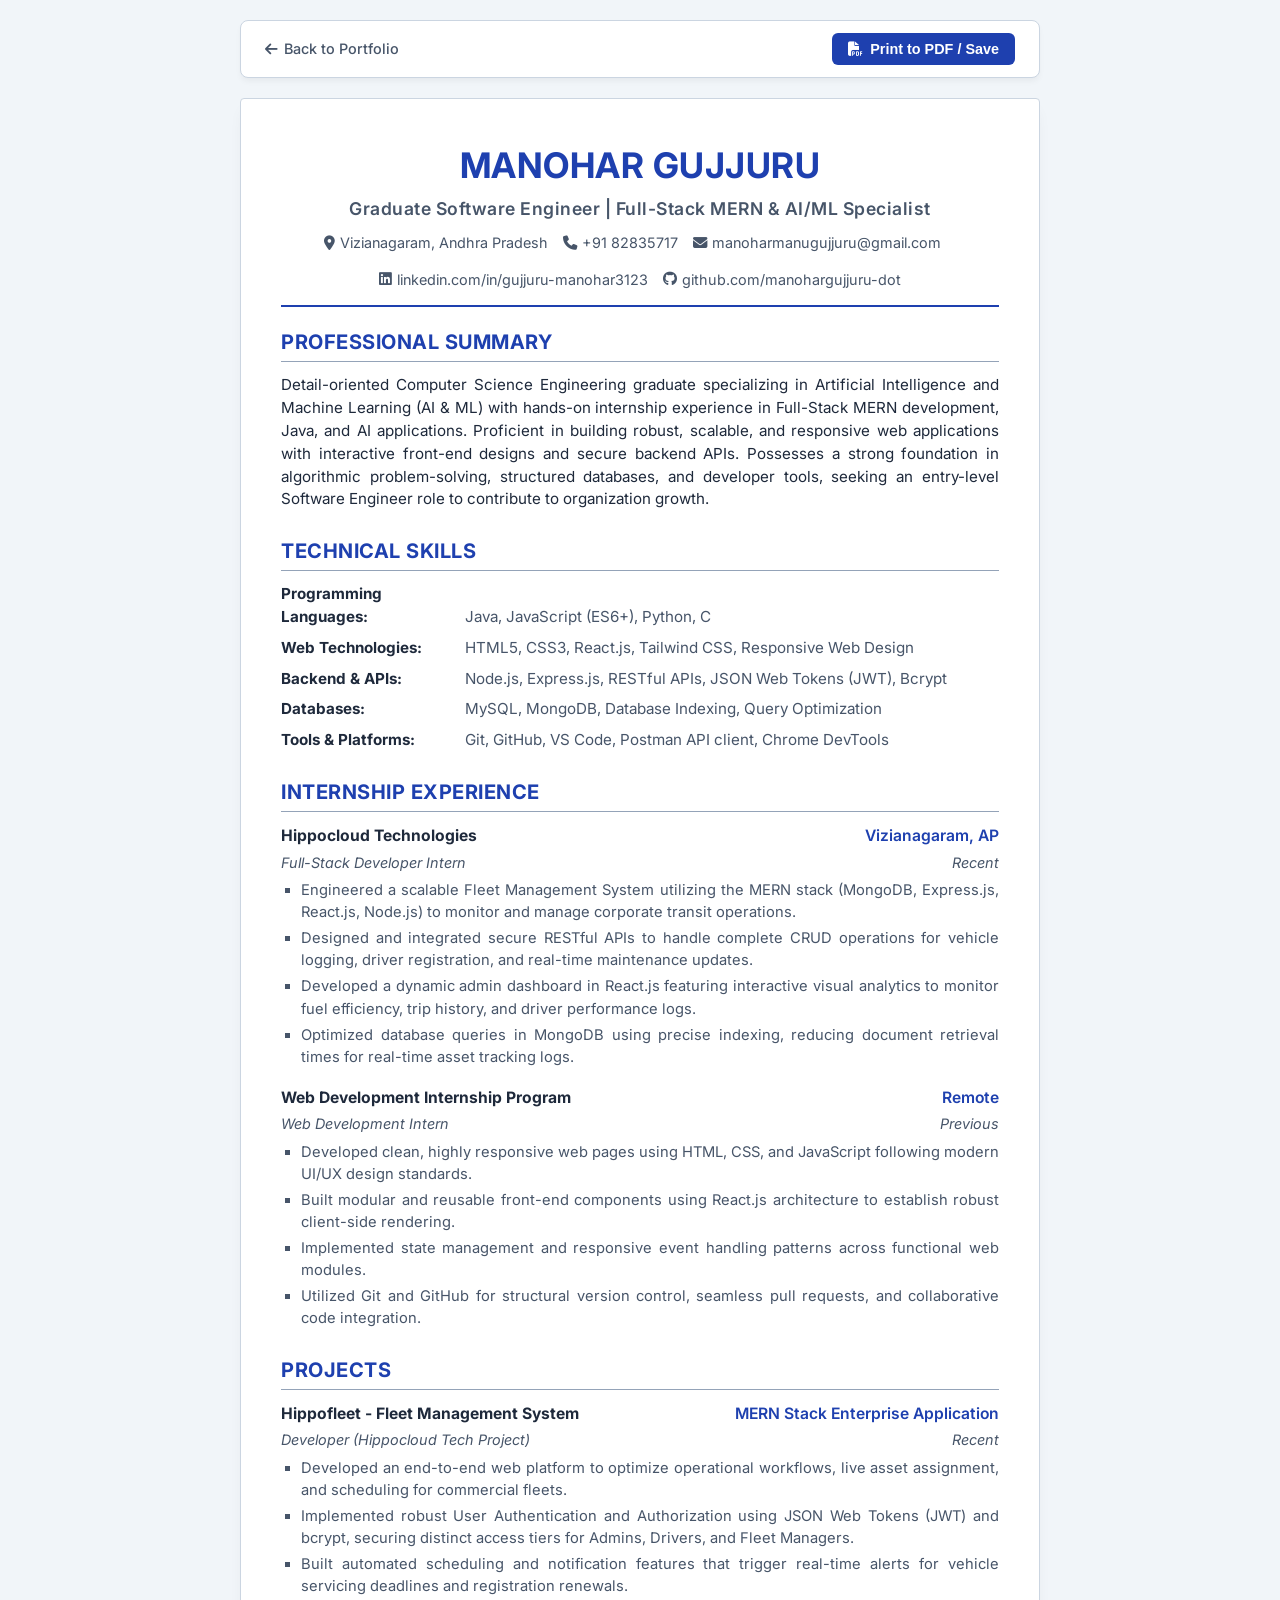
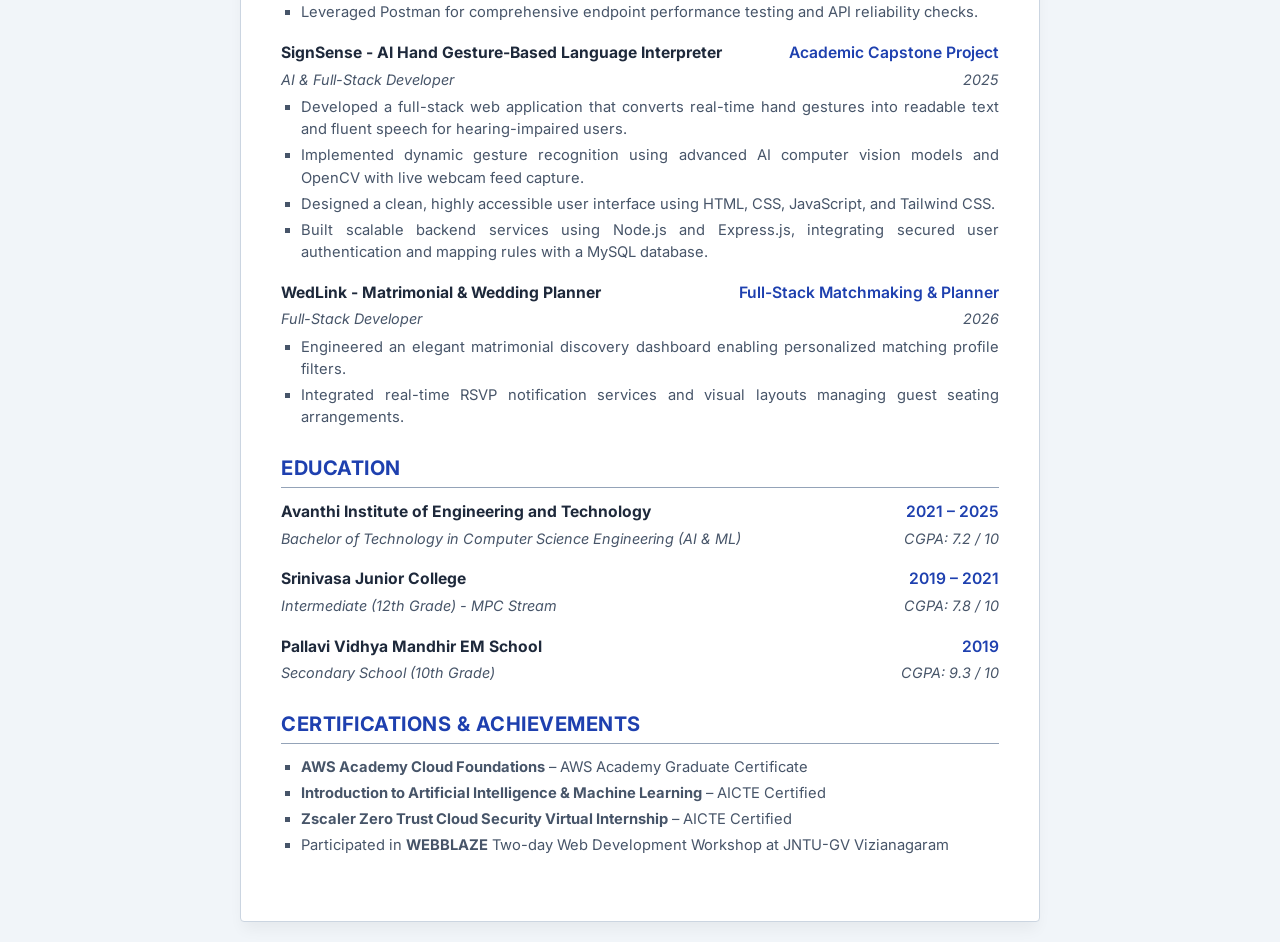
==== resume.html @ a1f0740f "Initial commit: Professional portfolio with ATS resume" ====
<!DOCTYPE html>
<html lang="en">
<head>
    <meta charset="UTF-8">
    <meta name="viewport" content="width=device-width, initial-scale=1.0">
    <title>Manohar Gujjuru | Resume / CV (ATS Scored & Optimized)</title>
    <meta name="description" content="Printable ATS-friendly resume of Manohar Gujjuru. Graduate Software Engineer specializing in MERN Full-Stack development and AI/ML solutions.">
    <!-- Google Fonts for screen display -->
    <link href="https://fonts.googleapis.com/css2?family=Inter:wght@400;500;600;700&display=swap" rel="stylesheet">
    <!-- FontAwesome for the top bar links -->
    <link rel="stylesheet" href="https://cdnjs.cloudflare.com/ajax/libs/font-awesome/6.4.0/css/all.min.css">
    
    <style>
        /* CSS Variables for screen design */
        :root {
            --bg-color: #f1f5f9;
            --resume-bg: #ffffff;
            --text-primary: #1e293b;
            --text-secondary: #475569;
            --accent-color: #1e40af; /* Deep blue for corporate look */
            --border-color: #cbd5e1;
            --font-family: 'Inter', Arial, sans-serif;
        }

        /* Basic Resets */
        * {
            box-sizing: border-box;
            margin: 0;
            padding: 0;
        }

        body {
            background-color: var(--bg-color);
            color: var(--text-primary);
            font-family: var(--font-family);
            line-height: 1.5;
            padding: 20px;
        }

        /* ATS Rules:
           1. Use standard single-column layouts.
           2. Use clear section headers.
           3. Avoid tables, text boxes, images, or graphics for core data.
           4. Use simple bullet points.
        */

        /* Top Bar utility wrapper (Hidden on printing) */
        .top-utility-bar {
            max-width: 800px;
            margin: 0 auto 20px auto;
            display: flex;
            justify-content: space-between;
            align-items: center;
            background: #ffffff;
            padding: 12px 24px;
            border-radius: 8px;
            box-shadow: 0 4px 6px -1px rgb(0 0 0 / 0.05);
            border: 1px solid var(--border-color);
        }

        .btn-print {
            background-color: var(--accent-color);
            color: #ffffff;
            border: none;
            padding: 8px 16px;
            font-weight: 600;
            border-radius: 6px;
            cursor: pointer;
            display: inline-flex;
            align-items: center;
            gap: 8px;
            font-size: 0.9rem;
            transition: background-color 0.2s;
        }

        .btn-print:hover {
            background-color: #1d4ed8;
        }

        .link-back {
            color: var(--text-secondary);
            text-decoration: none;
            font-weight: 500;
            display: inline-flex;
            align-items: center;
            gap: 6px;
            font-size: 0.9rem;
        }

        .link-back:hover {
            color: var(--accent-color);
            text-decoration: underline;
        }

        /* Printable Resume Container */
        .resume-container {
            max-width: 800px;
            margin: 0 auto;
            background-color: var(--resume-bg);
            padding: 40px;
            box-shadow: 0 10px 15px -3px rgb(0 0 0 / 0.05);
            border: 1px solid var(--border-color);
            border-radius: 4px;
        }

        /* Header Details */
        .resume-header {
            text-align: center;
            border-bottom: 2px solid var(--accent-color);
            padding-bottom: 15px;
            margin-bottom: 20px;
        }

        .resume-header h1 {
            font-size: 2.2rem;
            font-weight: 700;
            color: var(--accent-color);
            margin-bottom: 4px;
            text-transform: uppercase;
            letter-spacing: 0.5px;
        }

        .resume-header .title-sub {
            font-size: 1.1rem;
            font-weight: 600;
            color: var(--text-secondary);
            margin-bottom: 10px;
            letter-spacing: 0.5px;
        }

        .resume-contact {
            display: flex;
            justify-content: center;
            flex-wrap: wrap;
            gap: 15px;
            font-size: 0.9rem;
            color: var(--text-secondary);
        }

        .resume-contact span {
            display: inline-flex;
            align-items: center;
            gap: 5px;
        }

        .resume-contact a {
            color: var(--text-secondary);
            text-decoration: none;
        }

        .resume-contact a:hover {
            color: var(--accent-color);
            text-decoration: underline;
        }

        /* Resume Sections */
        .resume-section {
            margin-bottom: 25px;
        }

        .resume-section h2 {
            font-size: 1.25rem;
            font-weight: 700;
            color: var(--accent-color);
            border-bottom: 1px solid #94a3b8;
            padding-bottom: 4px;
            margin-bottom: 12px;
            text-transform: uppercase;
            letter-spacing: 0.5px;
        }

        .resume-section p {
            font-size: 0.95rem;
            color: var(--text-primary);
            text-align: justify;
        }

        /* Skills layout */
        .skills-grid {
            display: flex;
            flex-direction: column;
            gap: 8px;
        }

        .skills-row {
            font-size: 0.95rem;
        }

        .skills-category {
            font-weight: 700;
            color: var(--text-primary);
            display: inline-block;
            width: 180px;
        }

        .skills-values {
            color: var(--text-secondary);
        }

        /* Experience and Projects block layouts */
        .block-item {
            margin-bottom: 18px;
        }

        .block-item:last-child {
            margin-bottom: 0;
        }

        .block-header {
            display: flex;
            justify-content: space-between;
            font-size: 0.98rem;
            font-weight: 700;
            margin-bottom: 4px;
        }

        .block-title {
            color: var(--text-primary);
        }

        .block-right {
            color: var(--accent-color);
            font-weight: 600;
        }

        .block-subheader {
            display: flex;
            justify-content: space-between;
            font-size: 0.9rem;
            font-style: italic;
            color: var(--text-secondary);
            margin-bottom: 6px;
        }

        .block-details {
            list-style: square;
            margin-left: 20px;
            font-size: 0.92rem;
            color: var(--text-secondary);
            display: flex;
            flex-direction: column;
            gap: 4px;
        }

        .block-details li {
            text-align: justify;
        }

        /* Print Media styling overrides */
        @media print {
            body {
                background-color: #ffffff;
                color: #000000;
                padding: 0;
            }

            .no-print {
                display: none !important;
            }

            .resume-container {
                box-shadow: none;
                border: none;
                padding: 0;
                max-width: 100%;
            }

            /* Ensure clean page breaks */
            .resume-section {
                page-break-inside: avoid;
            }

            h1, h2, h3 {
                color: #000000 !important;
            }

            .resume-header {
                border-color: #000000 !important;
            }

            .block-right {
                color: #000000 !important;
            }
        }

        /* Responsive Screen sizes */
        @media (max-width: 600px) {
            .resume-container {
                padding: 20px 15px;
            }
            .resume-header h1 {
                font-size: 1.7rem;
            }
            .resume-contact {
                flex-direction: column;
                gap: 5px;
                align-items: center;
            }
            .block-header {
                flex-direction: column;
                gap: 2px;
            }
            .block-subheader {
                flex-direction: column;
                gap: 2px;
            }
            .skills-category {
                width: 100%;
                margin-bottom: 2px;
            }
        }
    </style>
</head>
<body>

    <!-- Utility top bar (Hidden on prints) -->
    <div class="top-utility-bar no-print">
        <a href="index.html" class="link-back">
            <i class="fa-solid fa-arrow-left"></i>
            <span>Back to Portfolio</span>
        </a>
        <button onclick="window.print()" class="btn-print">
            <i class="fa-solid fa-file-pdf"></i>
            <span>Print to PDF / Save</span>
        </button>
    </div>

    <!-- Printable ATS Resume -->
    <div class="resume-container">
        
        <!-- Header -->
        <header class="resume-header">
            <h1>Manohar Gujjuru</h1>
            <div class="title-sub">Graduate Software Engineer | Full-Stack MERN & AI/ML Specialist</div>
            
            <div class="resume-contact">
                <span><i class="fa-solid fa-location-dot no-print"></i> Vizianagaram, Andhra Pradesh</span>
                <span><i class="fa-solid fa-phone no-print"></i> +91 82835717</span>
                <span><i class="fa-solid fa-envelope no-print"></i> <a href="mailto:manoharmanugujjuru@gmail.com">manoharmanugujjuru@gmail.com</a></span>
                <br class="no-print">
                <span><i class="fa-brands fa-linkedin no-print"></i> <a href="https://linkedin.com/in/gujjuru-manohar3123" target="_blank">linkedin.com/in/gujjuru-manohar3123</a></span>
                <span><i class="fa-brands fa-github no-print"></i> <a href="https://github.com/manohargujjuru-dot" target="_blank">github.com/manohargujjuru-dot</a></span>
            </div>
        </header>

        <!-- Professional Summary -->
        <section class="resume-section">
            <h2>Professional Summary</h2>
            <p>
                Detail-oriented Computer Science Engineering graduate specializing in Artificial Intelligence and Machine Learning (AI & ML) with hands-on internship experience in Full-Stack MERN development, Java, and AI applications. Proficient in building robust, scalable, and responsive web applications with interactive front-end designs and secure backend APIs. Possesses a strong foundation in algorithmic problem-solving, structured databases, and developer tools, seeking an entry-level Software Engineer role to contribute to organization growth.
            </p>
        </section>

        <!-- Technical Skills -->
        <section class="resume-section">
            <h2>Technical Skills</h2>
            <div class="skills-grid">
                <div class="skills-row">
                    <span class="skills-category">Programming Languages:</span>
                    <span class="skills-values">Java, JavaScript (ES6+), Python, C</span>
                </div>
                <div class="skills-row">
                    <span class="skills-category">Web Technologies:</span>
                    <span class="skills-values">HTML5, CSS3, React.js, Tailwind CSS, Responsive Web Design</span>
                </div>
                <div class="skills-row">
                    <span class="skills-category">Backend & APIs:</span>
                    <span class="skills-values">Node.js, Express.js, RESTful APIs, JSON Web Tokens (JWT), Bcrypt</span>
                </div>
                <div class="skills-row">
                    <span class="skills-category">Databases:</span>
                    <span class="skills-values">MySQL, MongoDB, Database Indexing, Query Optimization</span>
                </div>
                <div class="skills-row">
                    <span class="skills-category">Tools & Platforms:</span>
                    <span class="skills-values">Git, GitHub, VS Code, Postman API client, Chrome DevTools</span>
                </div>
            </div>
        </section>

        <!-- Professional Experience -->
        <section class="resume-section">
            <h2>Internship Experience</h2>
            
            <!-- Job 1 -->
            <div class="block-item">
                <div class="block-header">
                    <span class="block-title">Hippocloud Technologies</span>
                    <span class="block-right">Vizianagaram, AP</span>
                </div>
                <div class="block-subheader">
                    <span>Full-Stack Developer Intern</span>
                    <span>Recent</span>
                </div>
                <ul class="block-details">
                    <li>Engineered a scalable Fleet Management System utilizing the MERN stack (MongoDB, Express.js, React.js, Node.js) to monitor and manage corporate transit operations.</li>
                    <li>Designed and integrated secure RESTful APIs to handle complete CRUD operations for vehicle logging, driver registration, and real-time maintenance updates.</li>
                    <li>Developed a dynamic admin dashboard in React.js featuring interactive visual analytics to monitor fuel efficiency, trip history, and driver performance logs.</li>
                    <li>Optimized database queries in MongoDB using precise indexing, reducing document retrieval times for real-time asset tracking logs.</li>
                </ul>
            </div>

            <!-- Job 2 -->
            <div class="block-item">
                <div class="block-header">
                    <span class="block-title">Web Development Internship Program</span>
                    <span class="block-right">Remote</span>
                </div>
                <div class="block-subheader">
                    <span>Web Development Intern</span>
                    <span>Previous</span>
                </div>
                <ul class="block-details">
                    <li>Developed clean, highly responsive web pages using HTML, CSS, and JavaScript following modern UI/UX design standards.</li>
                    <li>Built modular and reusable front-end components using React.js architecture to establish robust client-side rendering.</li>
                    <li>Implemented state management and responsive event handling patterns across functional web modules.</li>
                    <li>Utilized Git and GitHub for structural version control, seamless pull requests, and collaborative code integration.</li>
                </ul>
            </div>
        </section>

        <!-- Projects -->
        <section class="resume-section">
            <h2>Projects</h2>
            
            <!-- Project 1 -->
            <div class="block-item">
                <div class="block-header">
                    <span class="block-title">Hippofleet - Fleet Management System</span>
                    <span class="block-right">MERN Stack Enterprise Application</span>
                </div>
                <div class="block-subheader">
                    <span>Developer (Hippocloud Tech Project)</span>
                    <span>Recent</span>
                </div>
                <ul class="block-details">
                    <li>Developed an end-to-end web platform to optimize operational workflows, live asset assignment, and scheduling for commercial fleets.</li>
                    <li>Implemented robust User Authentication and Authorization using JSON Web Tokens (JWT) and bcrypt, securing distinct access tiers for Admins, Drivers, and Fleet Managers.</li>
                    <li>Built automated scheduling and notification features that trigger real-time alerts for vehicle servicing deadlines and registration renewals.</li>
                    <li>Leveraged Postman for comprehensive endpoint performance testing and API reliability checks.</li>
                </ul>
            </div>

            <!-- Project 2 -->
            <div class="block-item">
                <div class="block-header">
                    <span class="block-title">SignSense - AI Hand Gesture-Based Language Interpreter</span>
                    <span class="block-right">Academic Capstone Project</span>
                </div>
                <div class="block-subheader">
                    <span>AI & Full-Stack Developer</span>
                    <span>2025</span>
                </div>
                <ul class="block-details">
                    <li>Developed a full-stack web application that converts real-time hand gestures into readable text and fluent speech for hearing-impaired users.</li>
                    <li>Implemented dynamic gesture recognition using advanced AI computer vision models and OpenCV with live webcam feed capture.</li>
                    <li>Designed a clean, highly accessible user interface using HTML, CSS, JavaScript, and Tailwind CSS.</li>
                    <li>Built scalable backend services using Node.js and Express.js, integrating secured user authentication and mapping rules with a MySQL database.</li>
                </ul>
            </div>

            <!-- Project 3 -->
            <div class="block-item">
                <div class="block-header">
                    <span class="block-title">WedLink - Matrimonial & Wedding Planner</span>
                    <span class="block-right">Full-Stack Matchmaking & Planner</span>
                </div>
                <div class="block-subheader">
                    <span>Full-Stack Developer</span>
                    <span>2026</span>
                </div>
                <ul class="block-details">
                    <li>Engineered an elegant matrimonial discovery dashboard enabling personalized matching profile filters.</li>
                    <li>Integrated real-time RSVP notification services and visual layouts managing guest seating arrangements.</li>
                </ul>
            </div>
        </section>

        <!-- Education -->
        <section class="resume-section">
            <h2>Education</h2>
            
            <!-- School 1 -->
            <div class="block-item">
                <div class="block-header">
                    <span class="block-title">Avanthi Institute of Engineering and Technology</span>
                    <span class="block-right">2021 – 2025</span>
                </div>
                <div class="block-subheader">
                    <span>Bachelor of Technology in Computer Science Engineering (AI & ML)</span>
                    <span>CGPA: 7.2 / 10</span>
                </div>
            </div>

            <!-- School 2 -->
            <div class="block-item">
                <div class="block-header">
                    <span class="block-title">Srinivasa Junior College</span>
                    <span class="block-right">2019 – 2021</span>
                </div>
                <div class="block-subheader">
                    <span>Intermediate (12th Grade) - MPC Stream</span>
                    <span>CGPA: 7.8 / 10</span>
                </div>
            </div>

            <!-- School 3 -->
            <div class="block-item">
                <div class="block-header">
                    <span class="block-title">Pallavi Vidhya Mandhir EM School</span>
                    <span class="block-right">2019</span>
                </div>
                <div class="block-subheader">
                    <span>Secondary School (10th Grade)</span>
                    <span>CGPA: 9.3 / 10</span>
                </div>
            </div>
        </section>

        <!-- Certifications & Achievements -->
        <section class="resume-section">
            <h2>Certifications & Achievements</h2>
            <ul class="block-details">
                <li><strong>AWS Academy Cloud Foundations</strong> – AWS Academy Graduate Certificate</li>
                <li><strong>Introduction to Artificial Intelligence & Machine Learning</strong> – AICTE Certified</li>
                <li><strong>Zscaler Zero Trust Cloud Security Virtual Internship</strong> – AICTE Certified</li>
                <li>Participated in <strong>WEBBLAZE</strong> Two-day Web Development Workshop at JNTU-GV Vizianagaram</li>
            </ul>
        </section>

    </div>

</body>
</html>
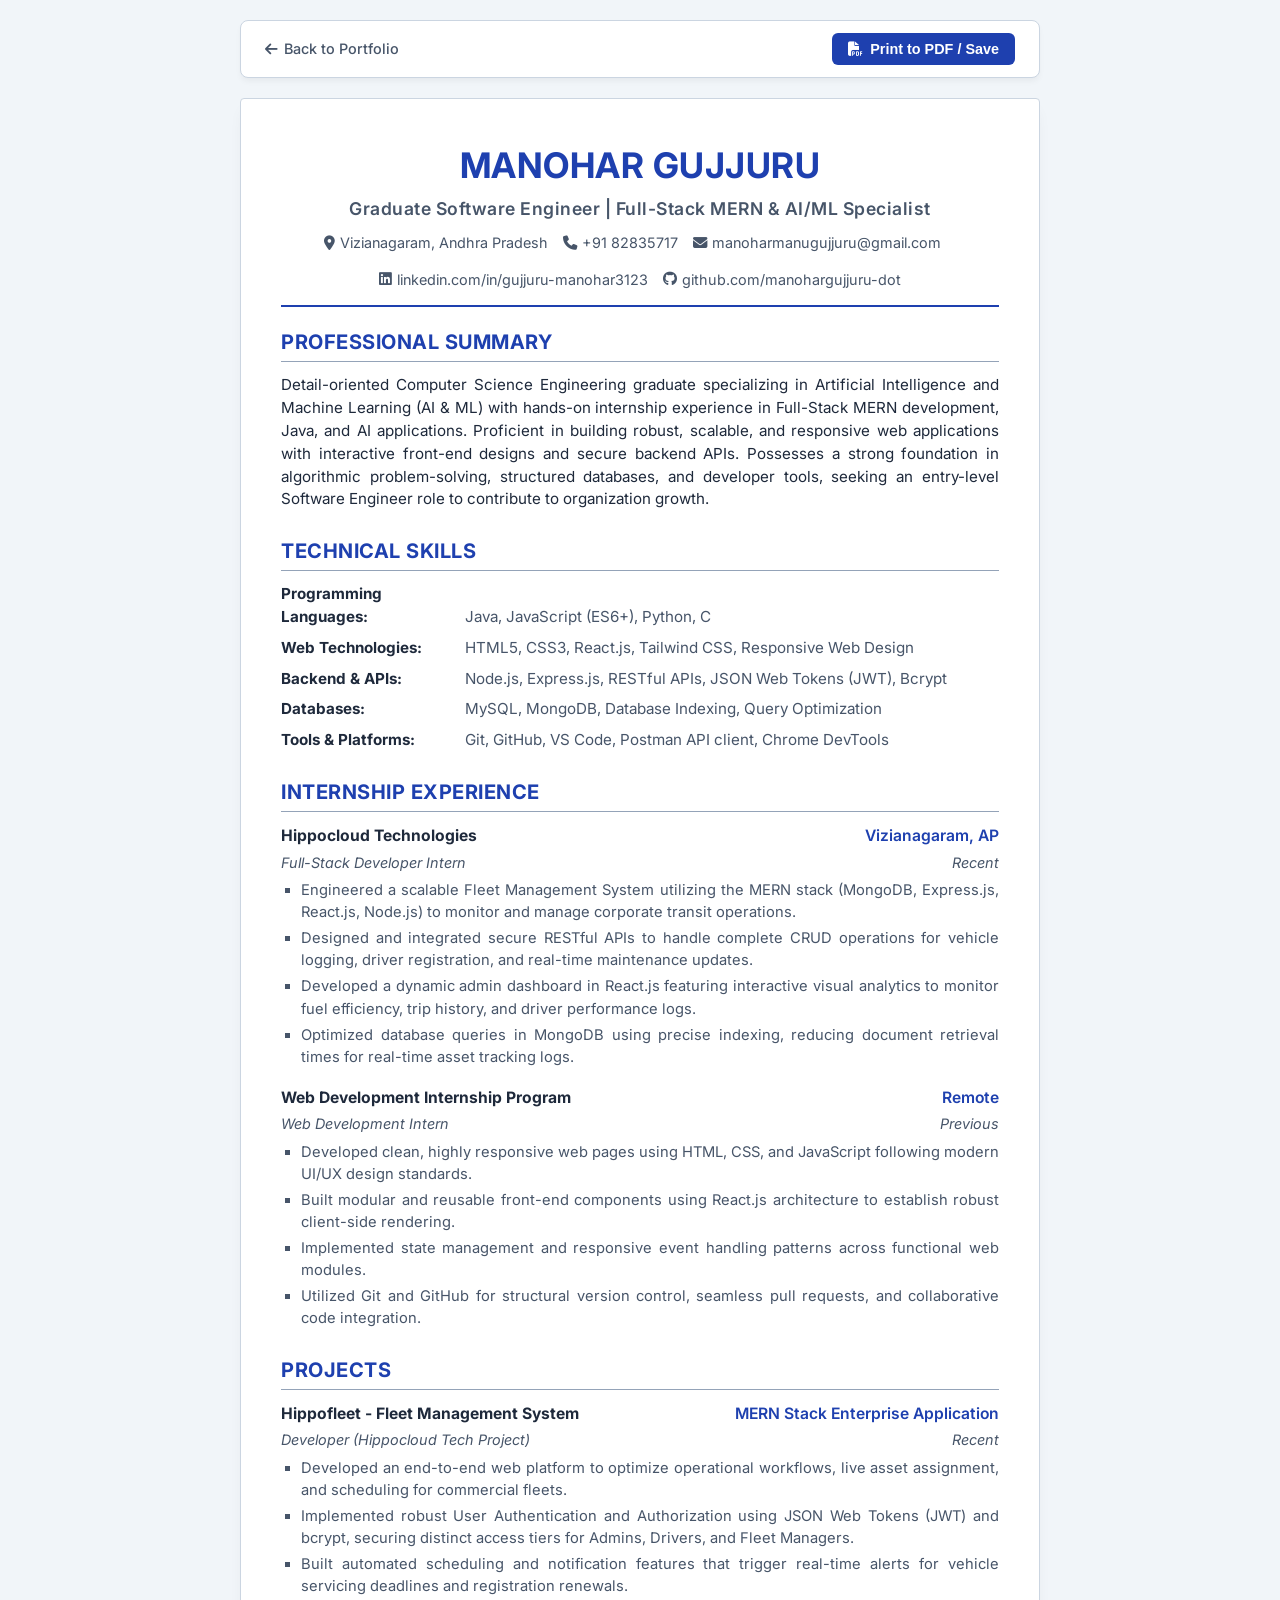
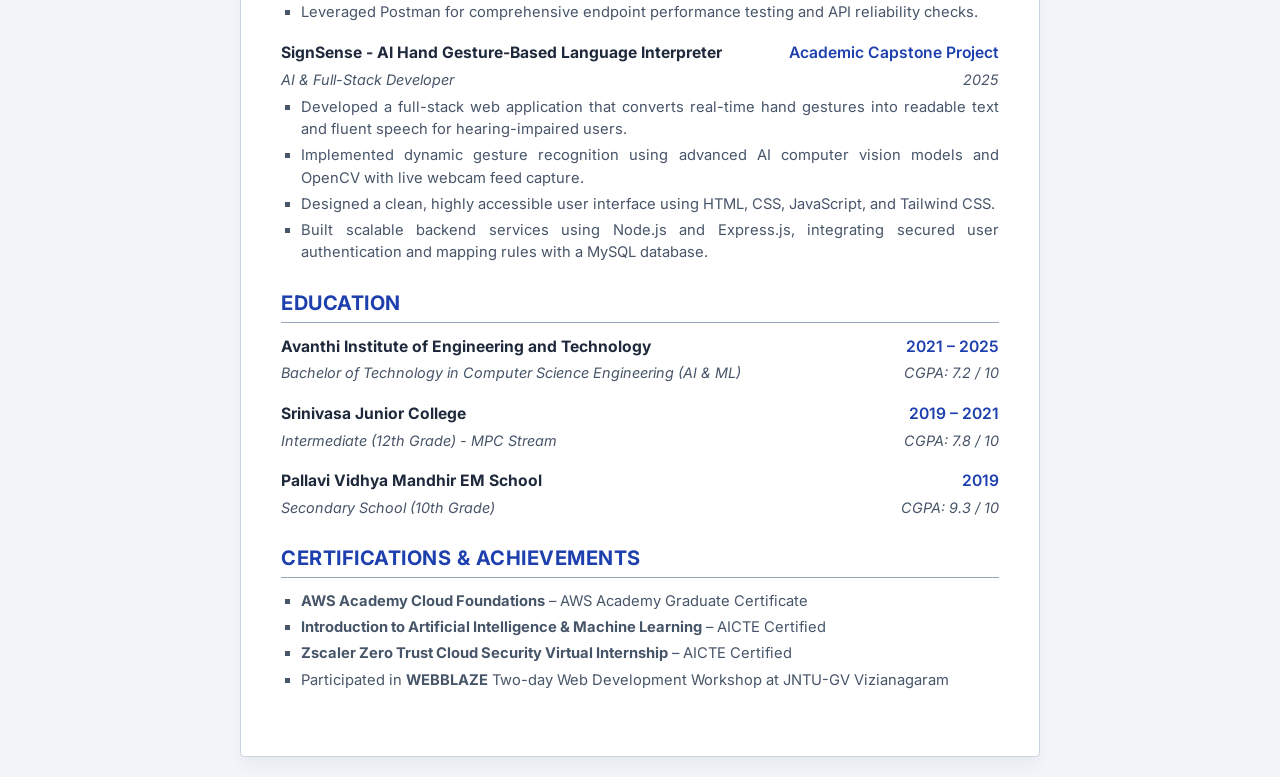
==== commit 3d560fd4: "Remove WedLink and optimize resume print format to single-page layout" ====
--- a/resume.html
+++ b/resume.html
@@ -248,10 +248,17 @@
 
         /* Print Media styling overrides */
         @media print {
+            @page {
+                size: letter;
+                margin: 0.35in 0.45in;
+            }
+
             body {
                 background-color: #ffffff;
                 color: #000000;
                 padding: 0;
+                font-size: 11px !important;
+                line-height: 1.35 !important;
             }
 
             .no-print {
@@ -261,24 +268,108 @@
             .resume-container {
                 box-shadow: none;
                 border: none;
-                padding: 0;
-                max-width: 100%;
-            }
-
-            /* Ensure clean page breaks */
+                padding: 0 !important;
+                max-width: 100% !important;
+                margin: 0 !important;
+                background: #ffffff !important;
+            }
+
+            .resume-header {
+                padding-bottom: 8px !important;
+                margin-bottom: 12px !important;
+                border-color: #000000 !important;
+            }
+
+            .resume-header h1 {
+                font-size: 1.8rem !important;
+                margin-bottom: 2px !important;
+                color: #000000 !important;
+            }
+
+            .resume-header .title-sub {
+                font-size: 0.95rem !important;
+                margin-bottom: 6px !important;
+                color: #000000 !important;
+            }
+
+            .resume-contact {
+                gap: 12px !important;
+                font-size: 0.78rem !important;
+                color: #000000 !important;
+            }
+
+            .resume-contact a {
+                color: #000000 !important;
+            }
+
             .resume-section {
+                margin-bottom: 14px !important;
                 page-break-inside: avoid;
             }
 
-            h1, h2, h3 {
-                color: #000000 !important;
-            }
-
-            .resume-header {
-                border-color: #000000 !important;
+            .resume-section h2 {
+                font-size: 1.05rem !important;
+                color: #000000 !important;
+                border-bottom: 1.5px solid #000000 !important;
+                padding-bottom: 2px !important;
+                margin-bottom: 8px !important;
+            }
+
+            .resume-section p {
+                font-size: 0.85rem !important;
+                text-align: justify !important;
+                color: #000000 !important;
+            }
+
+            .skills-grid {
+                gap: 4px !important;
+            }
+
+            .skills-row {
+                font-size: 0.82rem !important;
+            }
+
+            .skills-category {
+                width: 160px !important;
+                color: #000000 !important;
+            }
+
+            .skills-values {
+                color: #000000 !important;
+            }
+
+            .block-item {
+                margin-bottom: 8px !important;
+                page-break-inside: avoid;
+            }
+
+            .block-header {
+                font-size: 0.88rem !important;
+                margin-bottom: 1px !important;
+            }
+
+            .block-title {
+                color: #000000 !important;
             }
 
             .block-right {
+                color: #000000 !important;
+            }
+
+            .block-subheader {
+                font-size: 0.78rem !important;
+                margin-bottom: 3px !important;
+                color: #000000 !important;
+            }
+
+            .block-details {
+                margin-left: 15px !important;
+                font-size: 0.82rem !important;
+                gap: 2px !important;
+                color: #000000 !important;
+            }
+
+            .block-details li {
                 color: #000000 !important;
             }
         }
@@ -459,21 +550,7 @@
                 </ul>
             </div>
 
-            <!-- Project 3 -->
-            <div class="block-item">
-                <div class="block-header">
-                    <span class="block-title">WedLink - Matrimonial & Wedding Planner</span>
-                    <span class="block-right">Full-Stack Matchmaking & Planner</span>
-                </div>
-                <div class="block-subheader">
-                    <span>Full-Stack Developer</span>
-                    <span>2026</span>
-                </div>
-                <ul class="block-details">
-                    <li>Engineered an elegant matrimonial discovery dashboard enabling personalized matching profile filters.</li>
-                    <li>Integrated real-time RSVP notification services and visual layouts managing guest seating arrangements.</li>
-                </ul>
-            </div>
+
         </section>
 
         <!-- Education -->
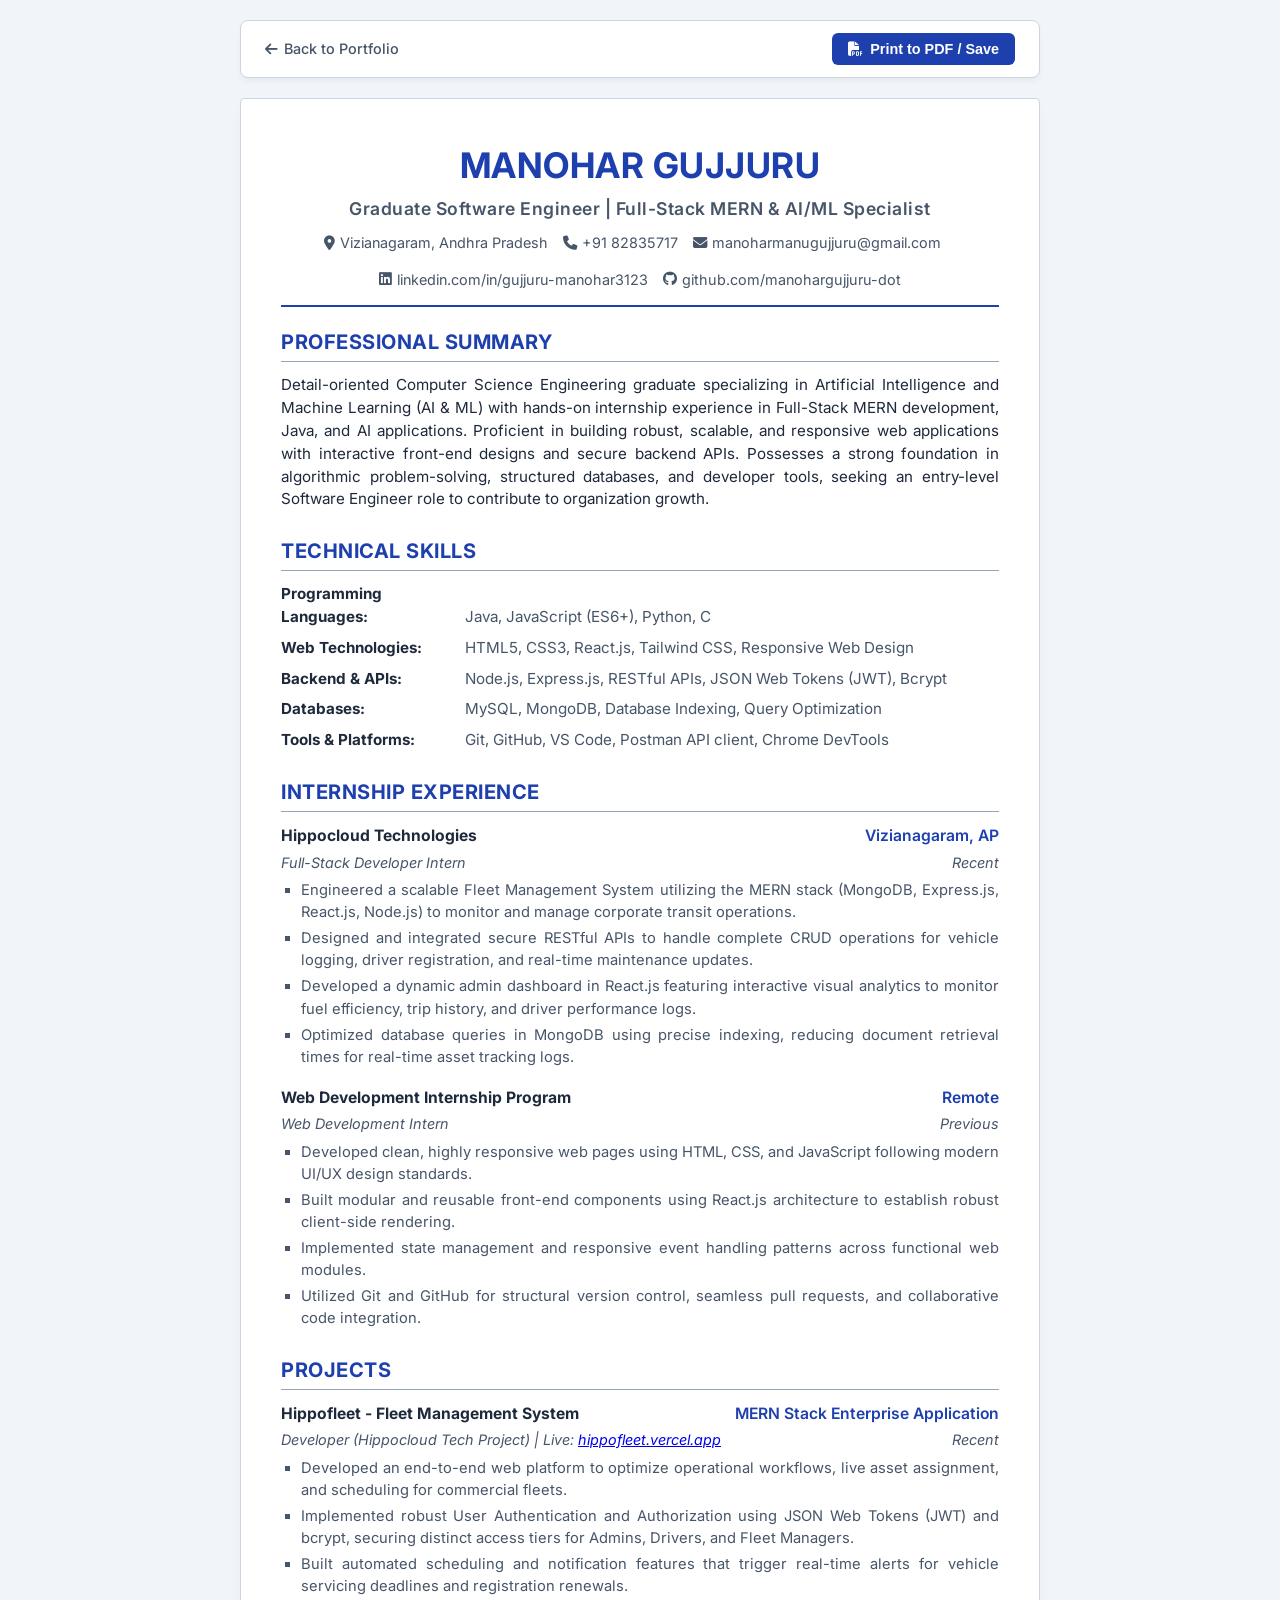
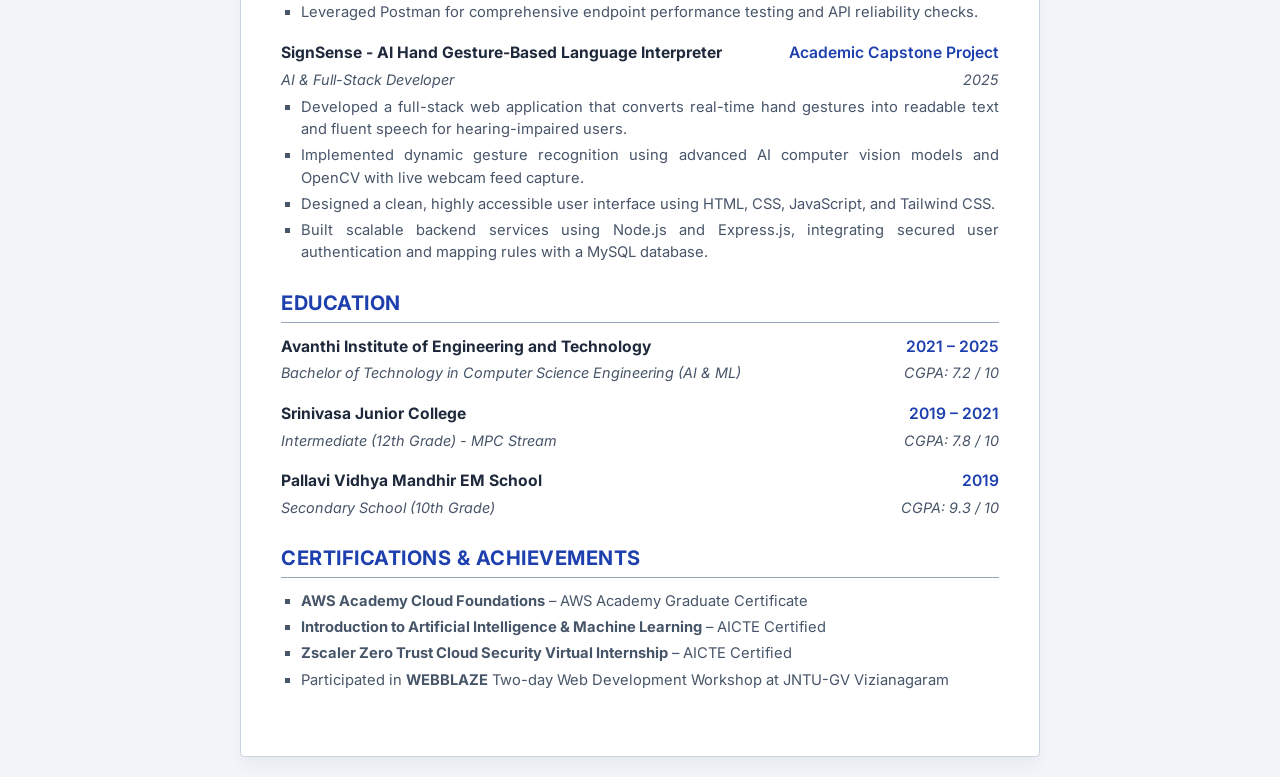
==== commit 8823093f: "Add live Vercel deployment link for Hippofleet Fleet Management System" ====
--- a/resume.html
+++ b/resume.html
@@ -376,28 +376,129 @@
 
         /* Responsive Screen sizes */
         @media (max-width: 600px) {
+            body {
+                padding: 10px 5px;
+            }
+
+            .top-utility-bar {
+                padding: 10px 15px;
+                margin-bottom: 15px;
+                flex-direction: row;
+                gap: 10px;
+                justify-content: space-between;
+                width: 100%;
+            }
+
+            .btn-print {
+                padding: 6px 12px;
+                font-size: 0.8rem;
+            }
+
+            .link-back {
+                font-size: 0.8rem;
+            }
+
             .resume-container {
-                padding: 20px 15px;
-            }
+                padding: 24px 16px;
+                border-radius: 8px;
+            }
+
+            .resume-header {
+                padding-bottom: 10px;
+                margin-bottom: 15px;
+            }
+
             .resume-header h1 {
-                font-size: 1.7rem;
-            }
+                font-size: 1.6rem;
+                letter-spacing: 0px;
+            }
+
+            .resume-header .title-sub {
+                font-size: 0.95rem;
+                margin-bottom: 8px;
+            }
+
             .resume-contact {
+                flex-direction: row;
+                justify-content: center;
+                gap: 8px 12px;
+                font-size: 0.8rem;
+            }
+
+            .resume-contact span {
+                white-space: nowrap;
+            }
+
+            .resume-section {
+                margin-bottom: 20px;
+            }
+
+            .resume-section h2 {
+                font-size: 1.1rem;
+                margin-bottom: 10px;
+            }
+
+            .skills-grid {
+                gap: 12px;
+            }
+
+            .skills-row {
+                display: flex;
                 flex-direction: column;
-                gap: 5px;
-                align-items: center;
-            }
-            .block-header {
-                flex-direction: column;
-                gap: 2px;
-            }
-            .block-subheader {
-                flex-direction: column;
-                gap: 2px;
-            }
+                gap: 4px;
+            }
+
             .skills-category {
                 width: 100%;
-                margin-bottom: 2px;
+                margin-bottom: 0px;
+                font-size: 0.9rem;
+            }
+
+            .skills-values {
+                font-size: 0.88rem;
+            }
+
+            .block-item {
+                margin-bottom: 15px;
+            }
+
+            .block-header {
+                display: flex;
+                flex-direction: row;
+                flex-wrap: wrap;
+                justify-content: space-between;
+                align-items: center;
+                gap: 4px;
+                font-size: 0.92rem;
+            }
+
+            .block-title {
+                font-weight: 700;
+            }
+
+            .block-right {
+                font-size: 0.82rem;
+                background-color: var(--bg-accent);
+                padding: 2px 8px;
+                border-radius: 12px;
+                border: 1px solid var(--border-color);
+            }
+
+            .block-subheader {
+                display: flex;
+                flex-direction: row;
+                flex-wrap: wrap;
+                justify-content: space-between;
+                gap: 4px;
+                font-size: 0.82rem;
+                margin-top: 2px;
+                margin-bottom: 4px;
+            }
+
+            .block-details {
+                margin-left: 15px;
+                font-size: 0.85rem;
+                gap: 6px;
             }
         }
     </style>
@@ -521,7 +622,7 @@
                     <span class="block-right">MERN Stack Enterprise Application</span>
                 </div>
                 <div class="block-subheader">
-                    <span>Developer (Hippocloud Tech Project)</span>
+                    <span>Developer (Hippocloud Tech Project) | Live: <a href="https://hippofleet.vercel.app/" target="_blank">hippofleet.vercel.app</a></span>
                     <span>Recent</span>
                 </div>
                 <ul class="block-details">
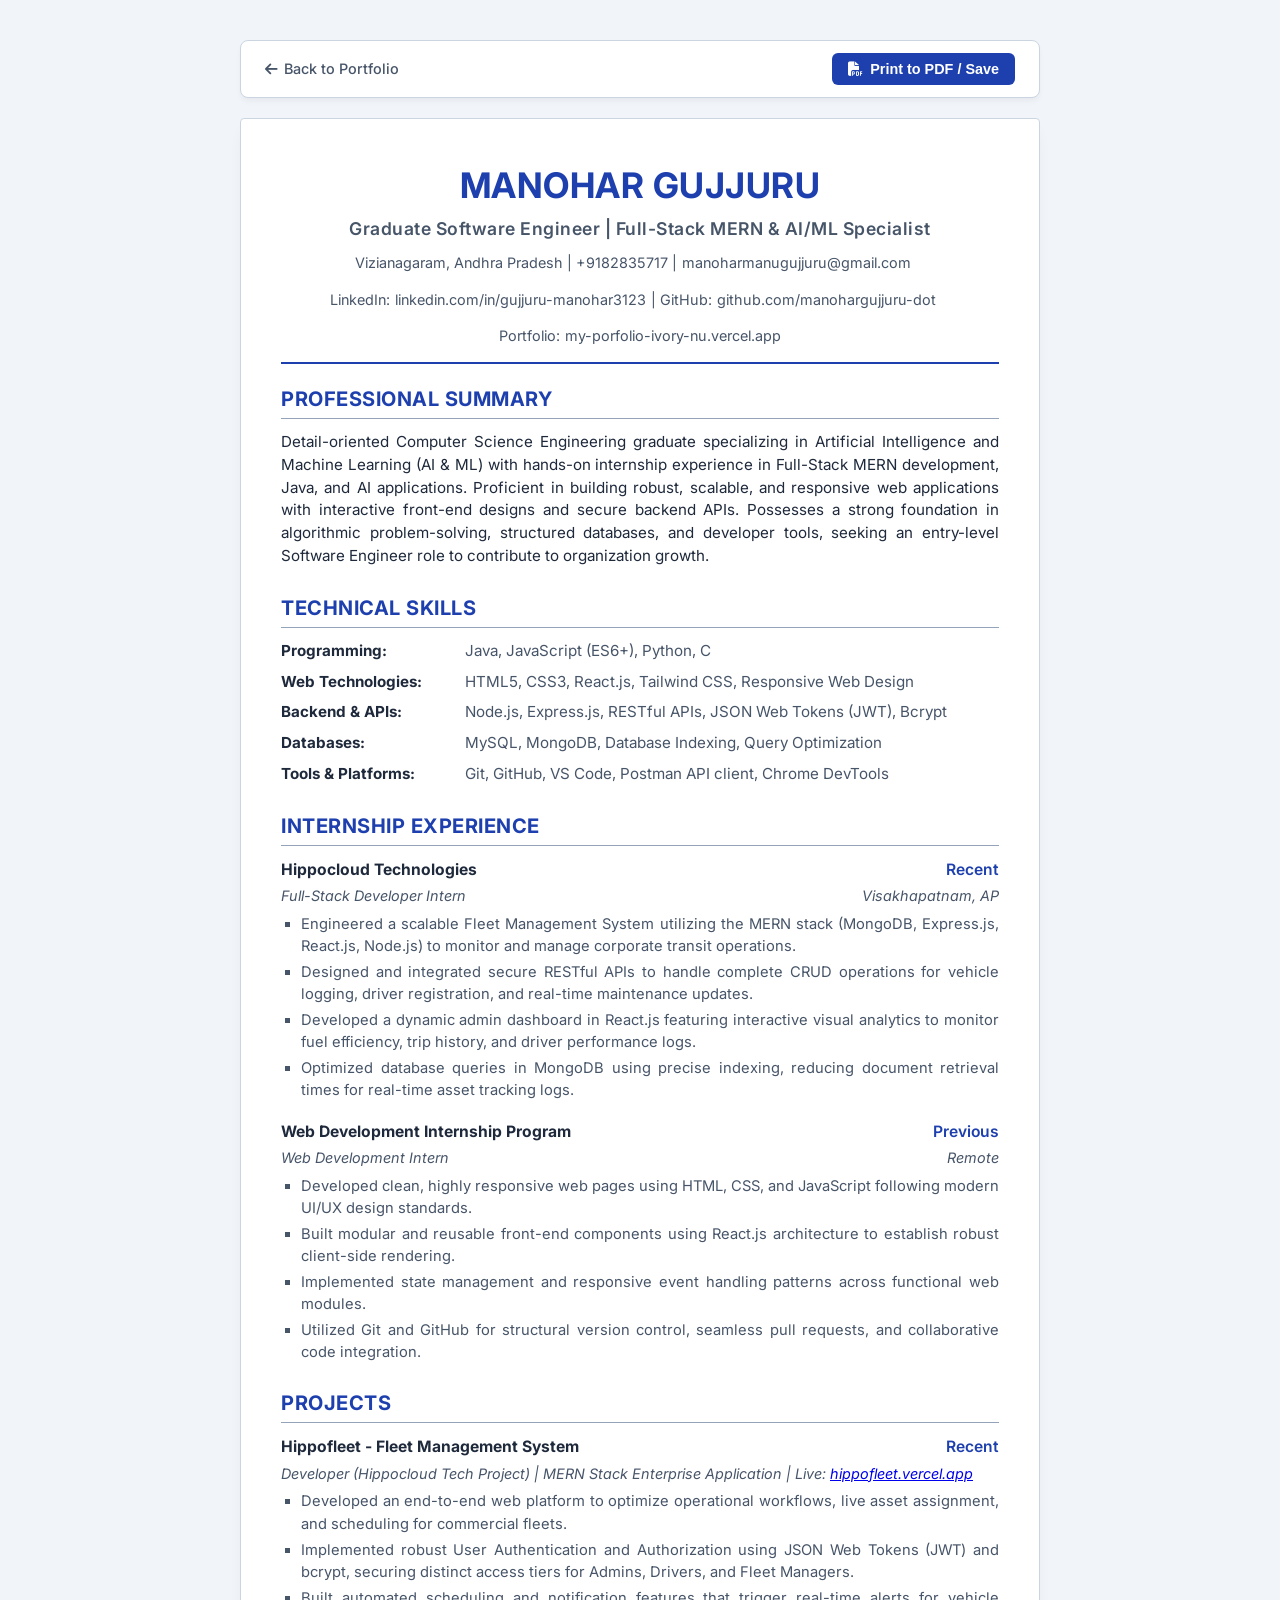
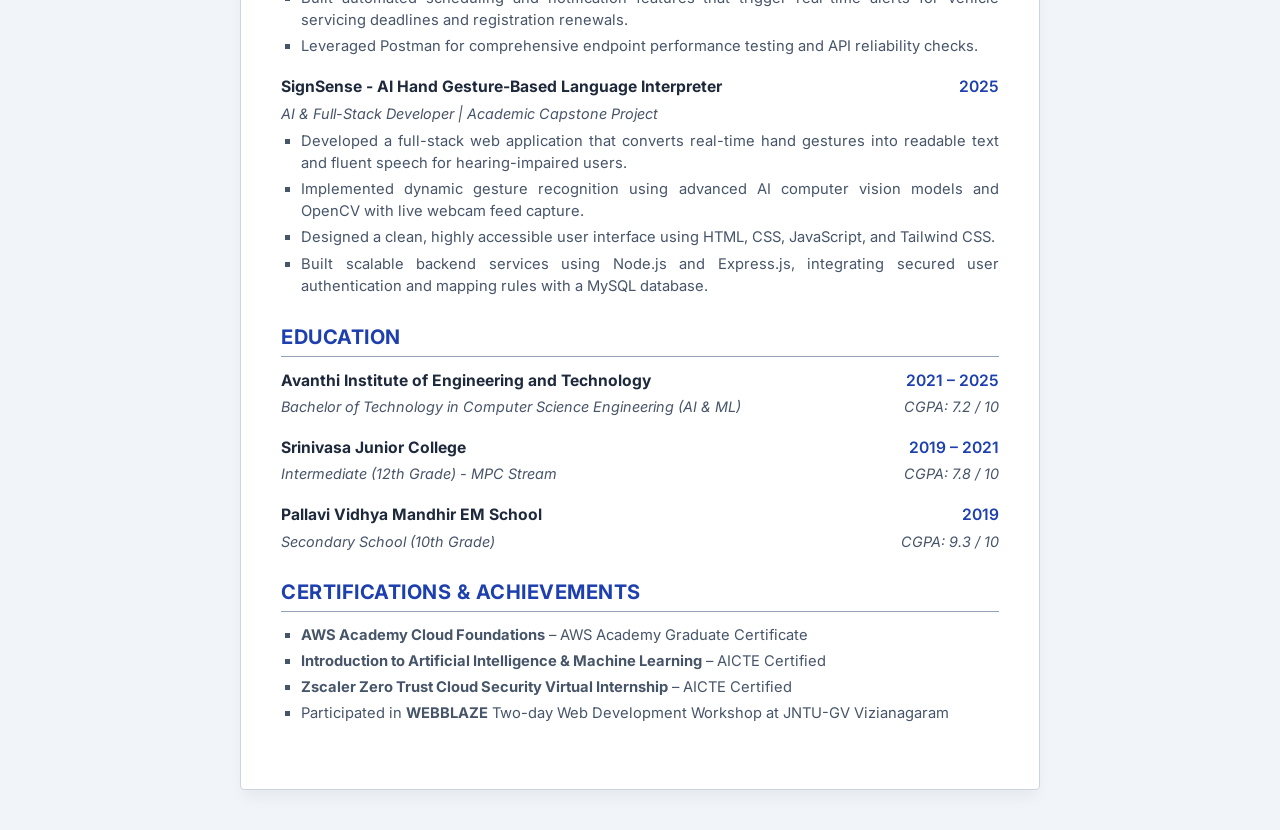
==== commit 5528f431: "Update resume.html content and styling to match the new PDF and optimize for screen displays" ====
--- a/resume.html
+++ b/resume.html
@@ -34,7 +34,7 @@
             color: var(--text-primary);
             font-family: var(--font-family);
             line-height: 1.5;
-            padding: 20px;
+            padding: 40px 20px;
         }
 
         /* ATS Rules:
@@ -526,12 +526,11 @@
             <div class="title-sub">Graduate Software Engineer | Full-Stack MERN & AI/ML Specialist</div>
             
             <div class="resume-contact">
-                <span><i class="fa-solid fa-location-dot no-print"></i> Vizianagaram, Andhra Pradesh</span>
-                <span><i class="fa-solid fa-phone no-print"></i> +91 82835717</span>
-                <span><i class="fa-solid fa-envelope no-print"></i> <a href="mailto:manoharmanugujjuru@gmail.com">manoharmanugujjuru@gmail.com</a></span>
-                <br class="no-print">
-                <span><i class="fa-brands fa-linkedin no-print"></i> <a href="https://linkedin.com/in/gujjuru-manohar3123" target="_blank">linkedin.com/in/gujjuru-manohar3123</a></span>
-                <span><i class="fa-brands fa-github no-print"></i> <a href="https://github.com/manohargujjuru-dot" target="_blank">github.com/manohargujjuru-dot</a></span>
+                <span>Vizianagaram, Andhra Pradesh | +9182835717 | <a href="mailto:manoharmanugujjuru@gmail.com">manoharmanugujjuru@gmail.com</a></span>
+                <br>
+                <span>LinkedIn: <a href="https://linkedin.com/in/gujjuru-manohar3123" target="_blank">linkedin.com/in/gujjuru-manohar3123</a> | GitHub: <a href="https://github.com/manohargujjuru-dot" target="_blank">github.com/manohargujjuru-dot</a></span>
+                <br>
+                <span>Portfolio: <a href="https://my-porfolio-ivory-nu.vercel.app" target="_blank">my-porfolio-ivory-nu.vercel.app</a></span>
             </div>
         </header>
 
@@ -548,7 +547,7 @@
             <h2>Technical Skills</h2>
             <div class="skills-grid">
                 <div class="skills-row">
-                    <span class="skills-category">Programming Languages:</span>
+                    <span class="skills-category">Programming:</span>
                     <span class="skills-values">Java, JavaScript (ES6+), Python, C</span>
                 </div>
                 <div class="skills-row">
@@ -578,11 +577,11 @@
             <div class="block-item">
                 <div class="block-header">
                     <span class="block-title">Hippocloud Technologies</span>
-                    <span class="block-right">Vizianagaram, AP</span>
+                    <span class="block-right">Recent</span>
                 </div>
                 <div class="block-subheader">
                     <span>Full-Stack Developer Intern</span>
-                    <span>Recent</span>
+                    <span>Visakhapatnam, AP</span>
                 </div>
                 <ul class="block-details">
                     <li>Engineered a scalable Fleet Management System utilizing the MERN stack (MongoDB, Express.js, React.js, Node.js) to monitor and manage corporate transit operations.</li>
@@ -596,11 +595,11 @@
             <div class="block-item">
                 <div class="block-header">
                     <span class="block-title">Web Development Internship Program</span>
-                    <span class="block-right">Remote</span>
+                    <span class="block-right">Previous</span>
                 </div>
                 <div class="block-subheader">
                     <span>Web Development Intern</span>
-                    <span>Previous</span>
+                    <span>Remote</span>
                 </div>
                 <ul class="block-details">
                     <li>Developed clean, highly responsive web pages using HTML, CSS, and JavaScript following modern UI/UX design standards.</li>
@@ -619,11 +618,10 @@
             <div class="block-item">
                 <div class="block-header">
                     <span class="block-title">Hippofleet - Fleet Management System</span>
-                    <span class="block-right">MERN Stack Enterprise Application</span>
+                    <span class="block-right">Recent</span>
                 </div>
                 <div class="block-subheader">
-                    <span>Developer (Hippocloud Tech Project) | Live: <a href="https://hippofleet.vercel.app/" target="_blank">hippofleet.vercel.app</a></span>
-                    <span>Recent</span>
+                    <span>Developer (Hippocloud Tech Project) | MERN Stack Enterprise Application | Live: <a href="https://hippofleet.vercel.app/" target="_blank">hippofleet.vercel.app</a></span>
                 </div>
                 <ul class="block-details">
                     <li>Developed an end-to-end web platform to optimize operational workflows, live asset assignment, and scheduling for commercial fleets.</li>
@@ -637,11 +635,10 @@
             <div class="block-item">
                 <div class="block-header">
                     <span class="block-title">SignSense - AI Hand Gesture-Based Language Interpreter</span>
-                    <span class="block-right">Academic Capstone Project</span>
+                    <span class="block-right">2025</span>
                 </div>
                 <div class="block-subheader">
-                    <span>AI & Full-Stack Developer</span>
-                    <span>2025</span>
+                    <span>AI & Full-Stack Developer | Academic Capstone Project</span>
                 </div>
                 <ul class="block-details">
                     <li>Developed a full-stack web application that converts real-time hand gestures into readable text and fluent speech for hearing-impaired users.</li>
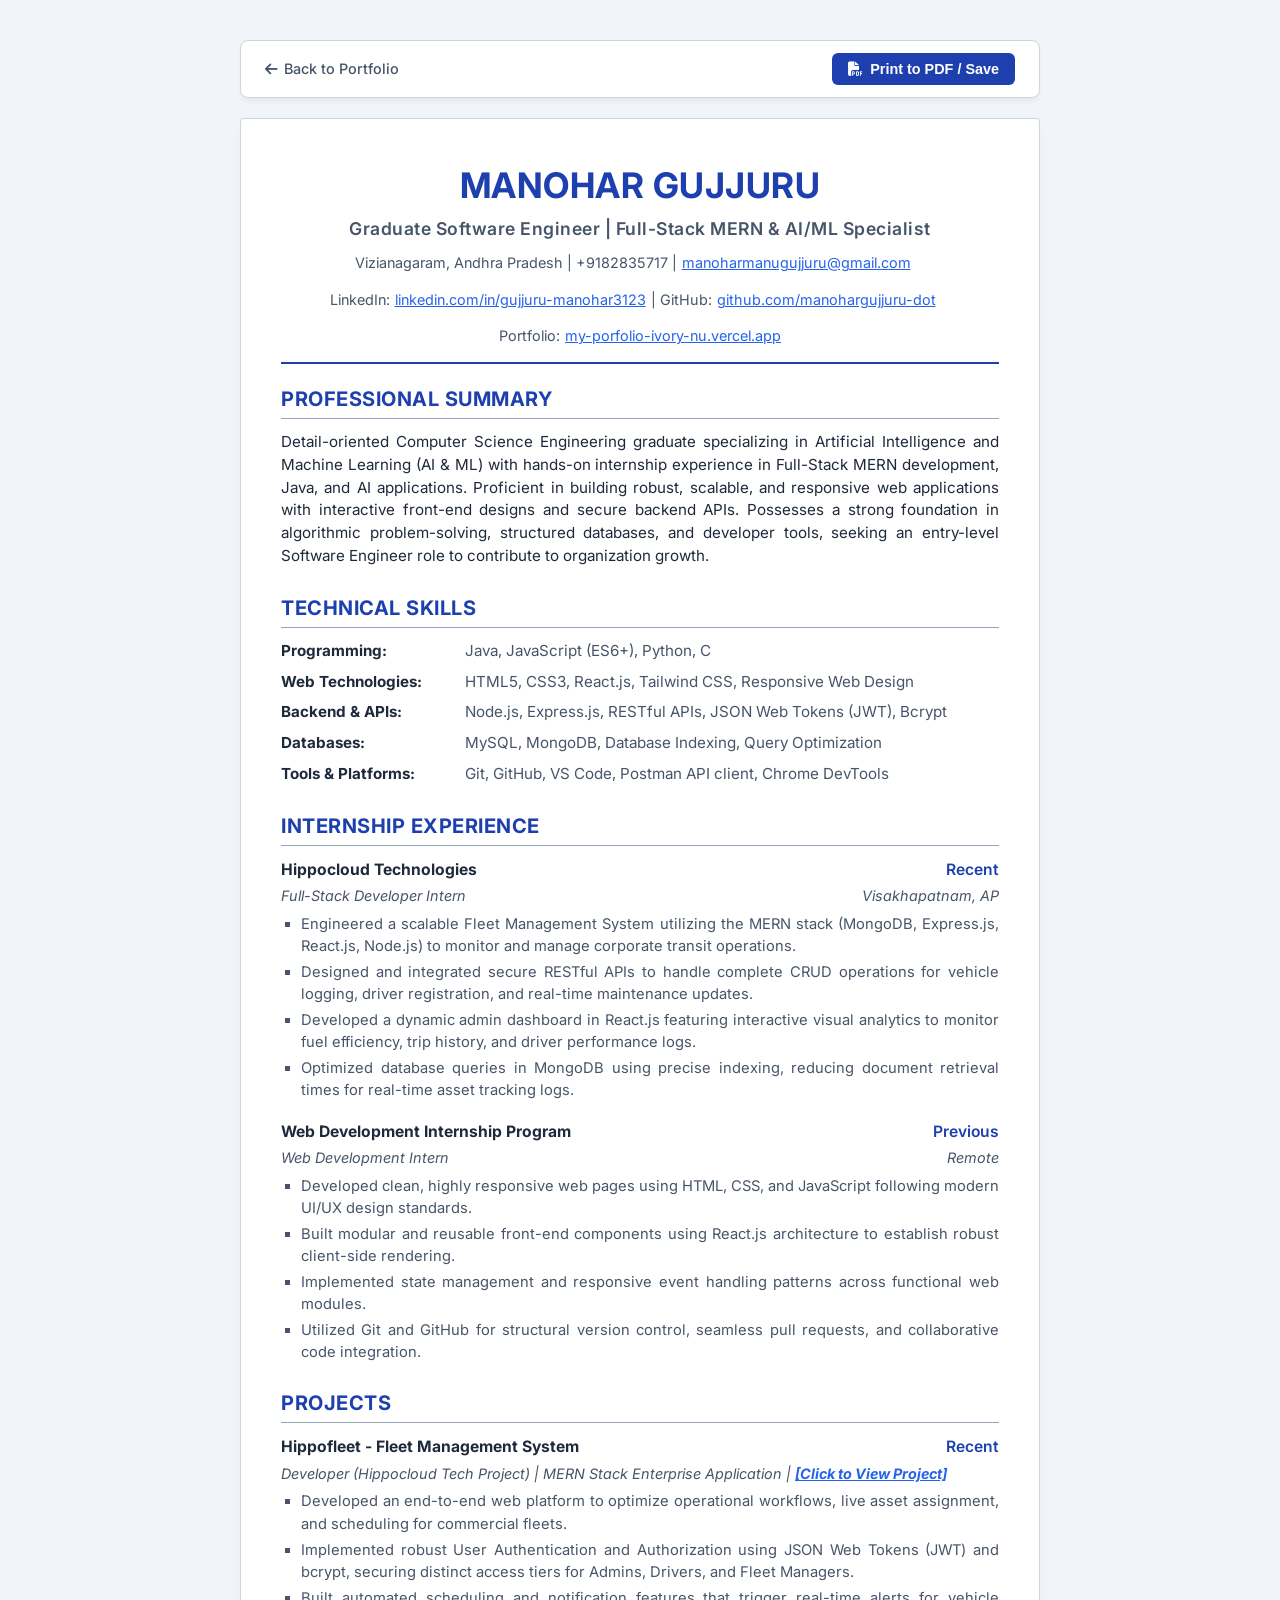
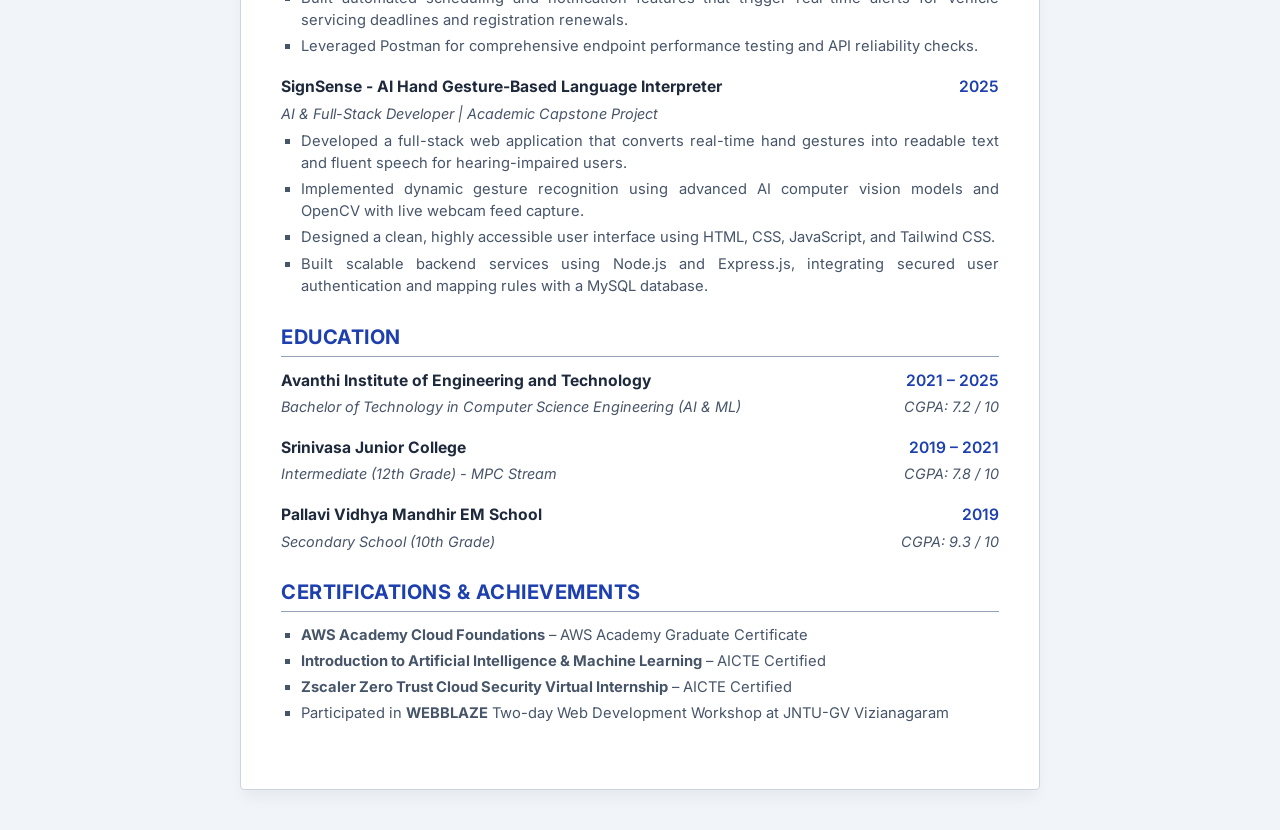
==== commit e833c1a5: "Update logo to Gujjuru Manohar, style links in blue, and add Click to View buttons for Hippofleet" ====
--- a/resume.html
+++ b/resume.html
@@ -143,13 +143,14 @@
             gap: 5px;
         }
 
-        .resume-contact a {
-            color: var(--text-secondary);
-            text-decoration: none;
-        }
-
-        .resume-contact a:hover {
-            color: var(--accent-color);
+        .resume-container a {
+            color: #2563eb;
+            text-decoration: underline;
+            transition: color 0.2s ease-in-out;
+        }
+
+        .resume-container a:hover {
+            color: #1d4ed8;
             text-decoration: underline;
         }
 
@@ -298,8 +299,9 @@
                 color: #000000 !important;
             }
 
-            .resume-contact a {
-                color: #000000 !important;
+            .resume-container a {
+                color: #1e40af !important;
+                text-decoration: underline !important;
             }
 
             .resume-section {
@@ -621,7 +623,7 @@
                     <span class="block-right">Recent</span>
                 </div>
                 <div class="block-subheader">
-                    <span>Developer (Hippocloud Tech Project) | MERN Stack Enterprise Application | Live: <a href="https://hippofleet.vercel.app/" target="_blank">hippofleet.vercel.app</a></span>
+                    <span>Developer (Hippocloud Tech Project) | MERN Stack Enterprise Application | <a href="https://hippofleet.vercel.app/" target="_blank" style="font-weight: 700;">[Click to View Project]</a></span>
                 </div>
                 <ul class="block-details">
                     <li>Developed an end-to-end web platform to optimize operational workflows, live asset assignment, and scheduling for commercial fleets.</li>
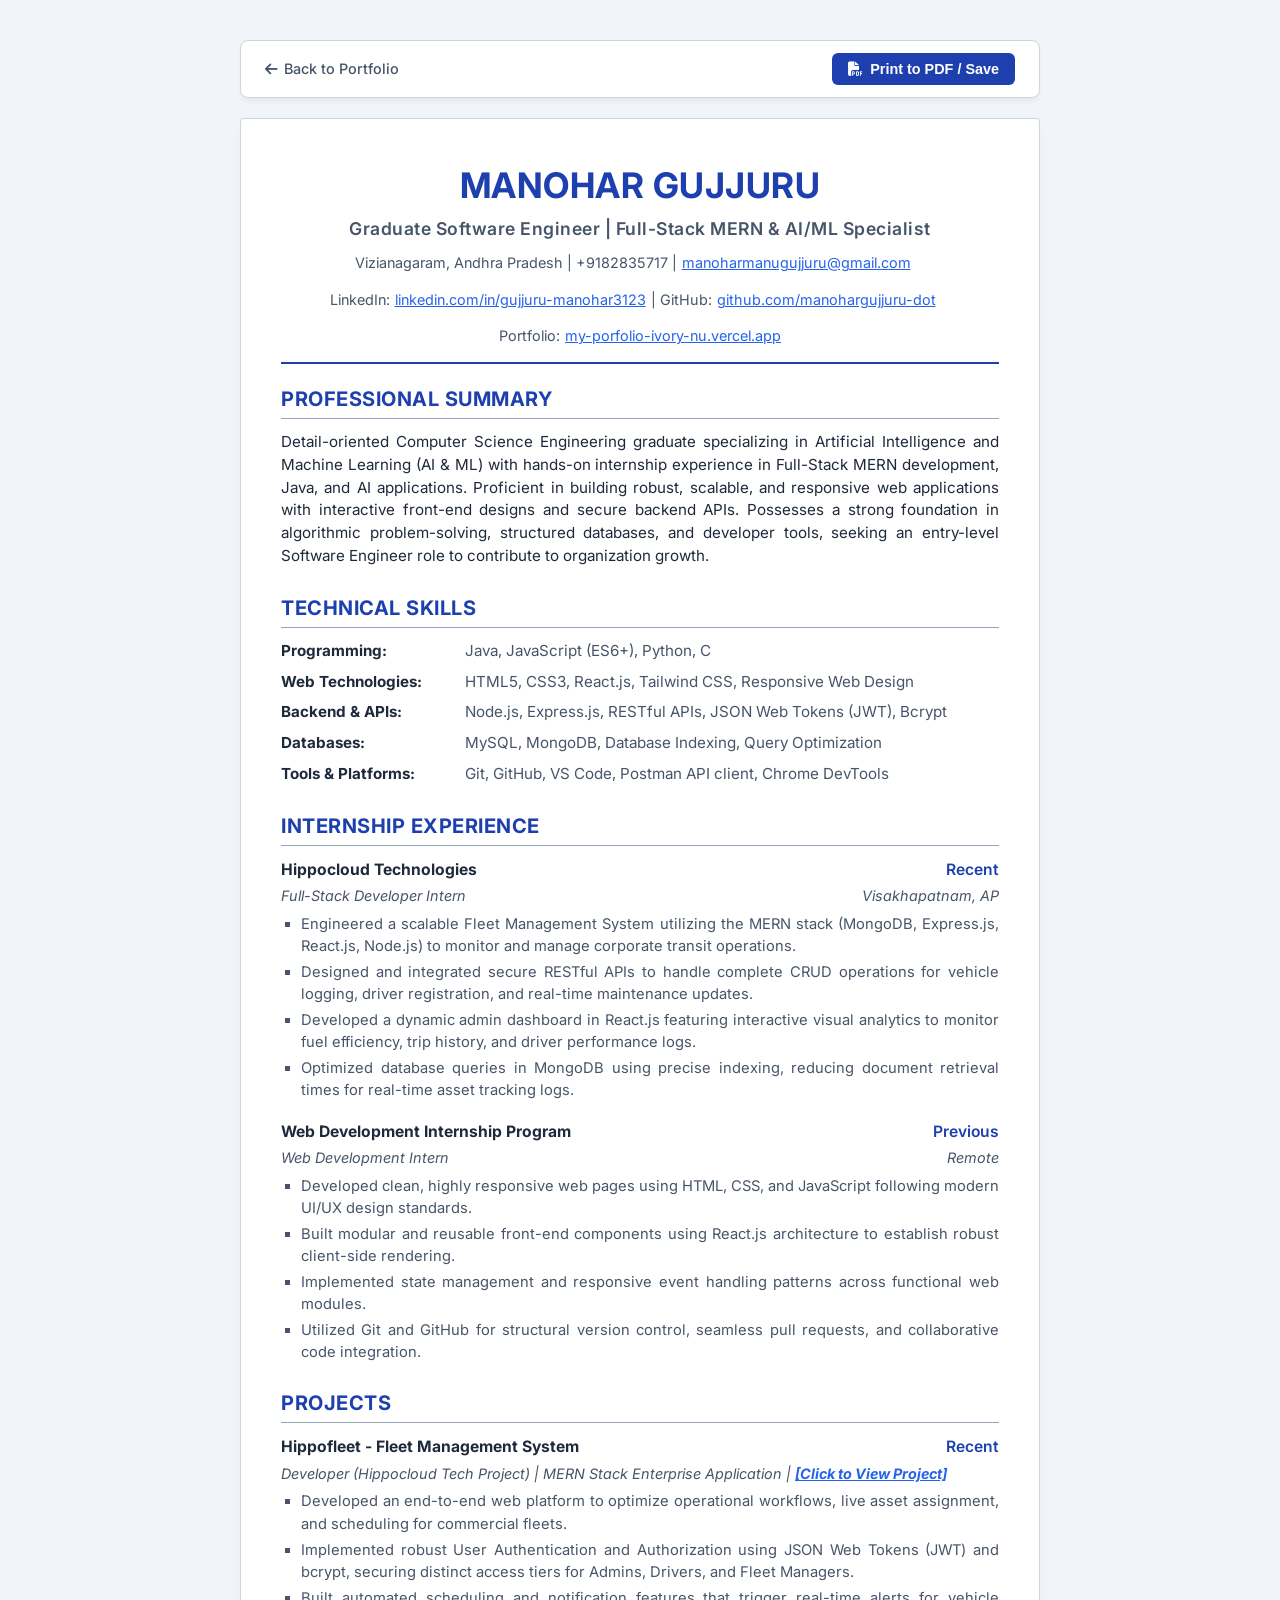
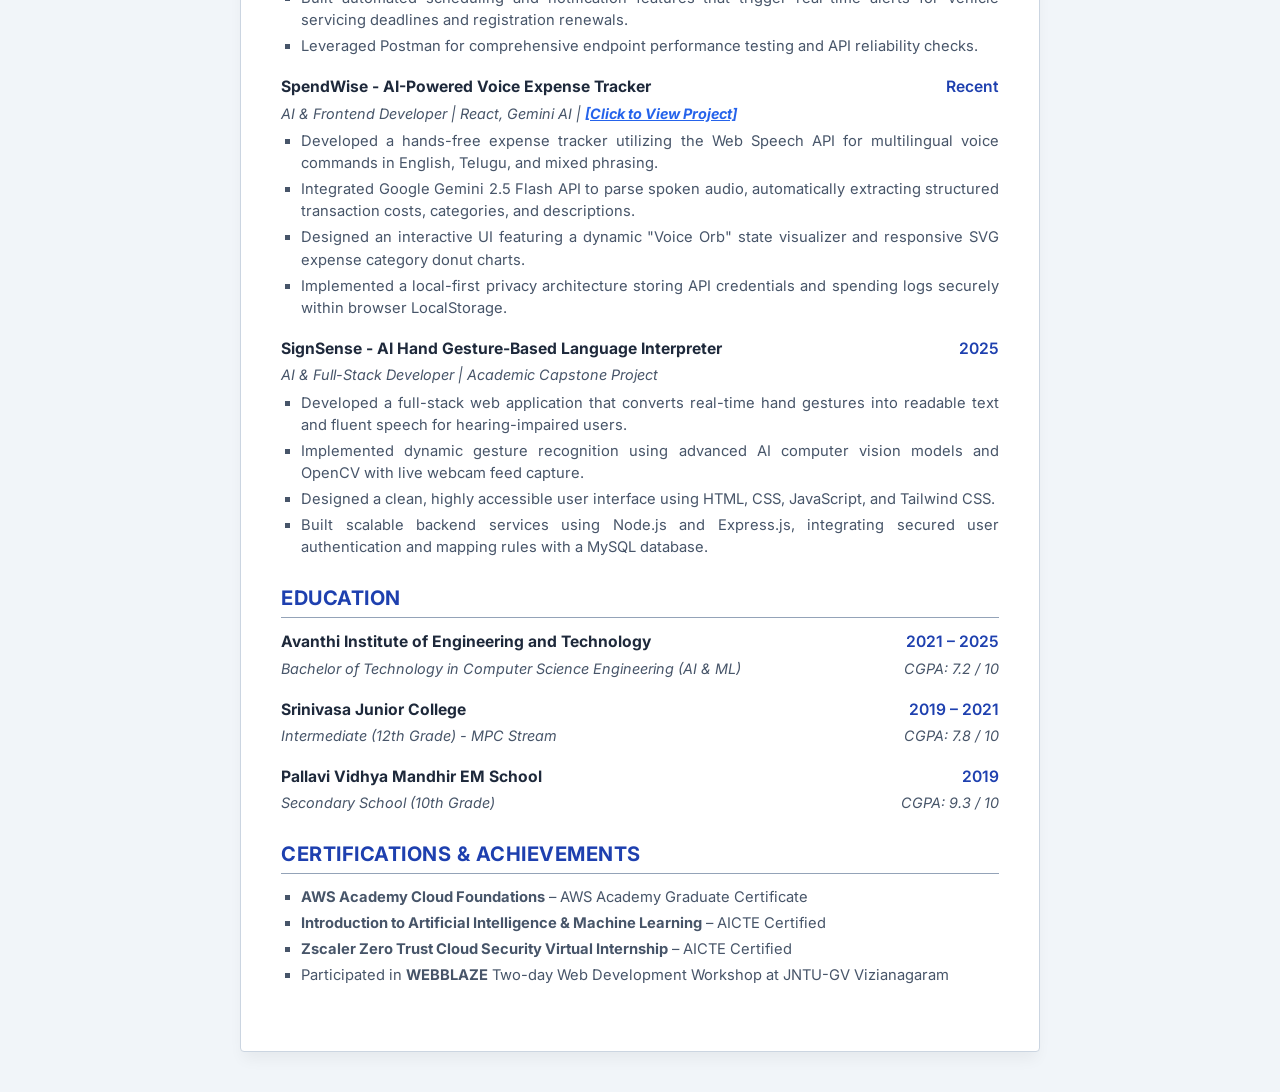
==== commit d8ffa2db: "Add SpendWise AI Voice Expense Tracker to portfolio and resume" ====
--- a/resume.html
+++ b/resume.html
@@ -633,7 +633,24 @@
                 </ul>
             </div>
 
-            <!-- Project 2 -->
+            <!-- Project 2: SpendWise -->
+            <div class="block-item">
+                <div class="block-header">
+                    <span class="block-title">SpendWise - AI-Powered Voice Expense Tracker</span>
+                    <span class="block-right">Recent</span>
+                </div>
+                <div class="block-subheader">
+                    <span>AI & Frontend Developer | React, Gemini AI | <a href="https://spend-wise-lime-chi.vercel.app/" target="_blank" style="font-weight: 700;">[Click to View Project]</a></span>
+                </div>
+                <ul class="block-details">
+                    <li>Developed a hands-free expense tracker utilizing the Web Speech API for multilingual voice commands in English, Telugu, and mixed phrasing.</li>
+                    <li>Integrated Google Gemini 2.5 Flash API to parse spoken audio, automatically extracting structured transaction costs, categories, and descriptions.</li>
+                    <li>Designed an interactive UI featuring a dynamic "Voice Orb" state visualizer and responsive SVG expense category donut charts.</li>
+                    <li>Implemented a local-first privacy architecture storing API credentials and spending logs securely within browser LocalStorage.</li>
+                </ul>
+            </div>
+
+            <!-- Project 3 -->
             <div class="block-item">
                 <div class="block-header">
                     <span class="block-title">SignSense - AI Hand Gesture-Based Language Interpreter</span>
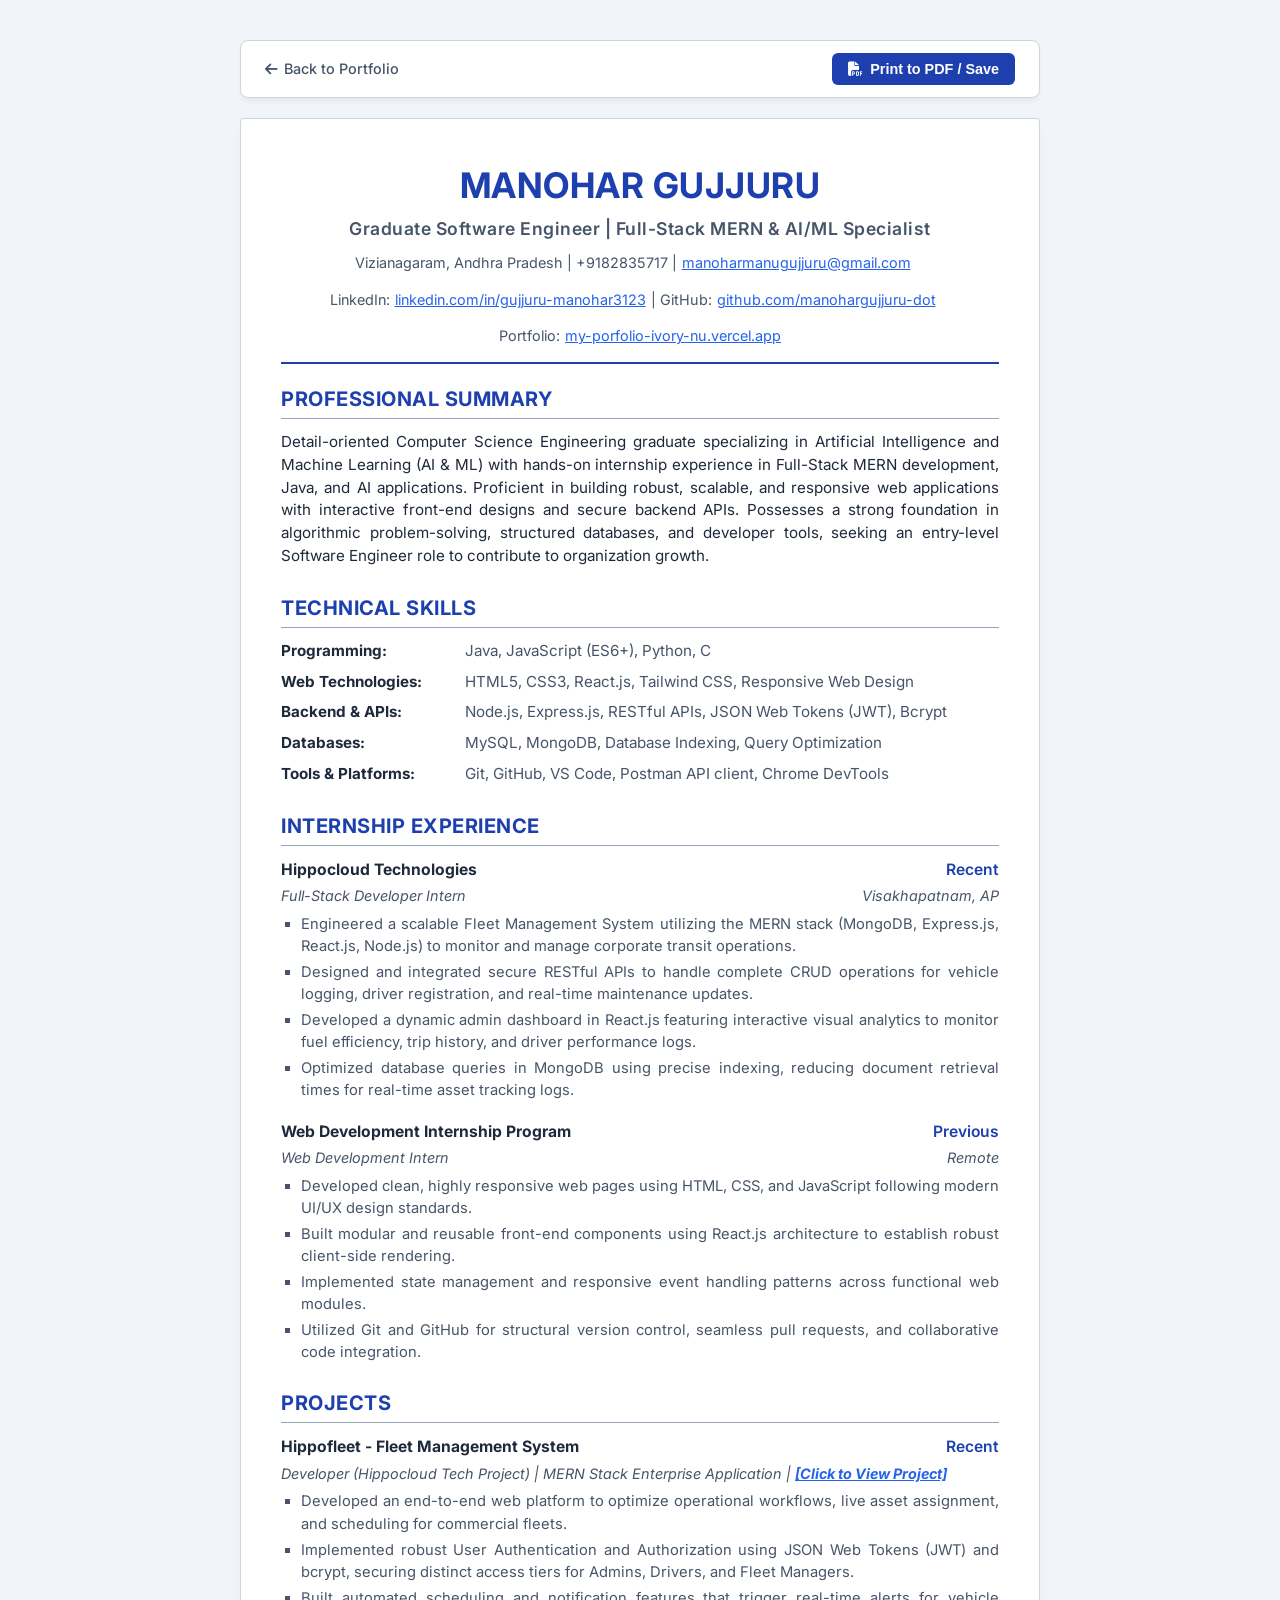
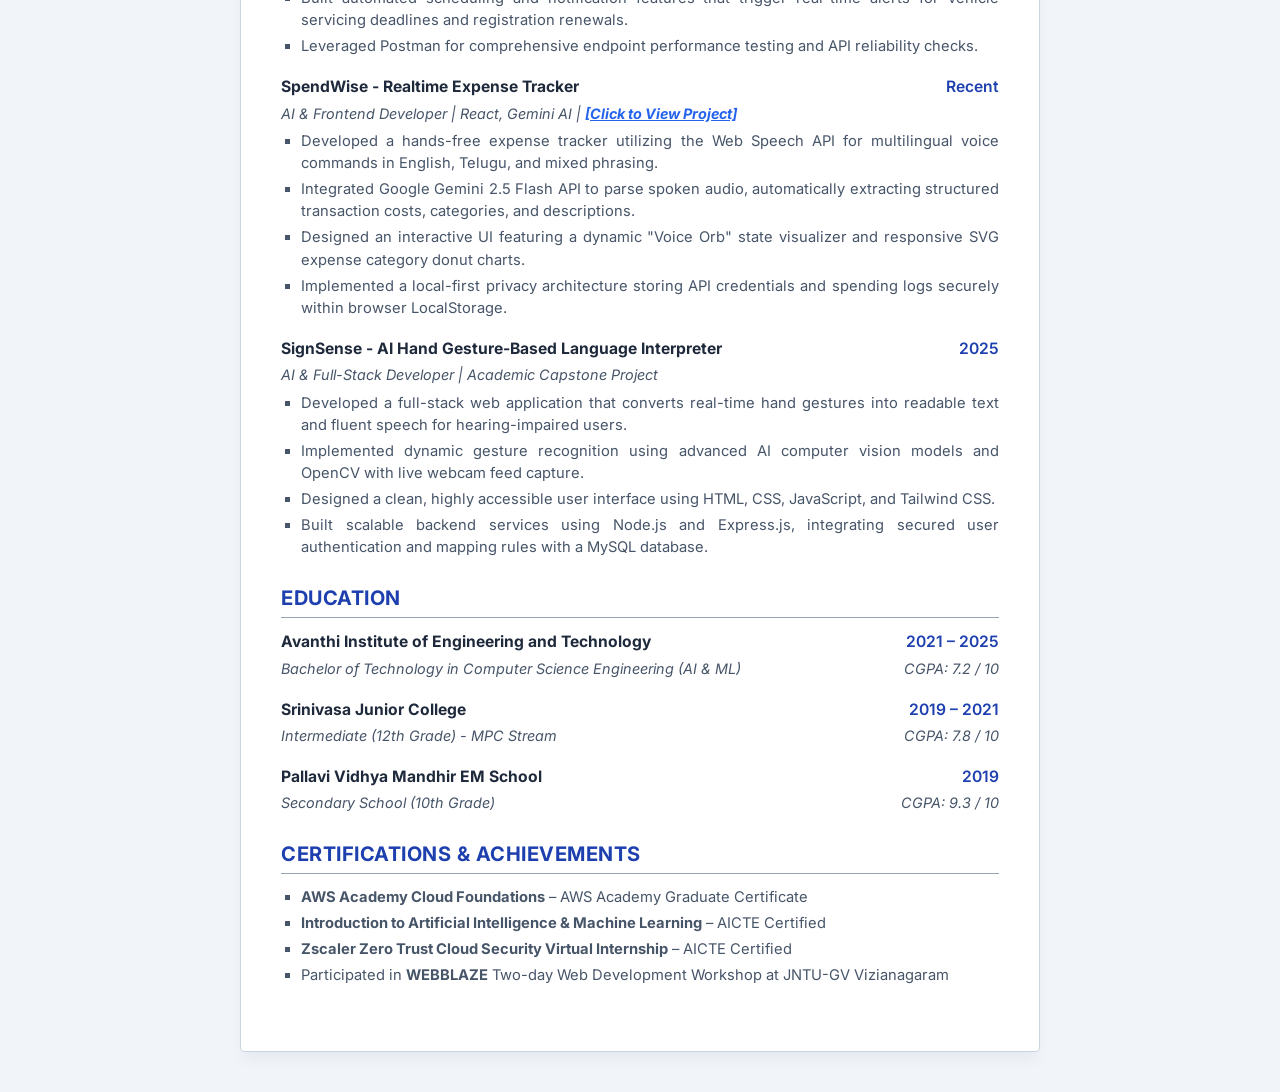
==== commit 5f260a68: "Rename SpendWise project title to SpendWise Realtime Expense Tracker" ====
--- a/resume.html
+++ b/resume.html
@@ -636,7 +636,7 @@
             <!-- Project 2: SpendWise -->
             <div class="block-item">
                 <div class="block-header">
-                    <span class="block-title">SpendWise - AI-Powered Voice Expense Tracker</span>
+                    <span class="block-title">SpendWise - Realtime Expense Tracker</span>
                     <span class="block-right">Recent</span>
                 </div>
                 <div class="block-subheader">
